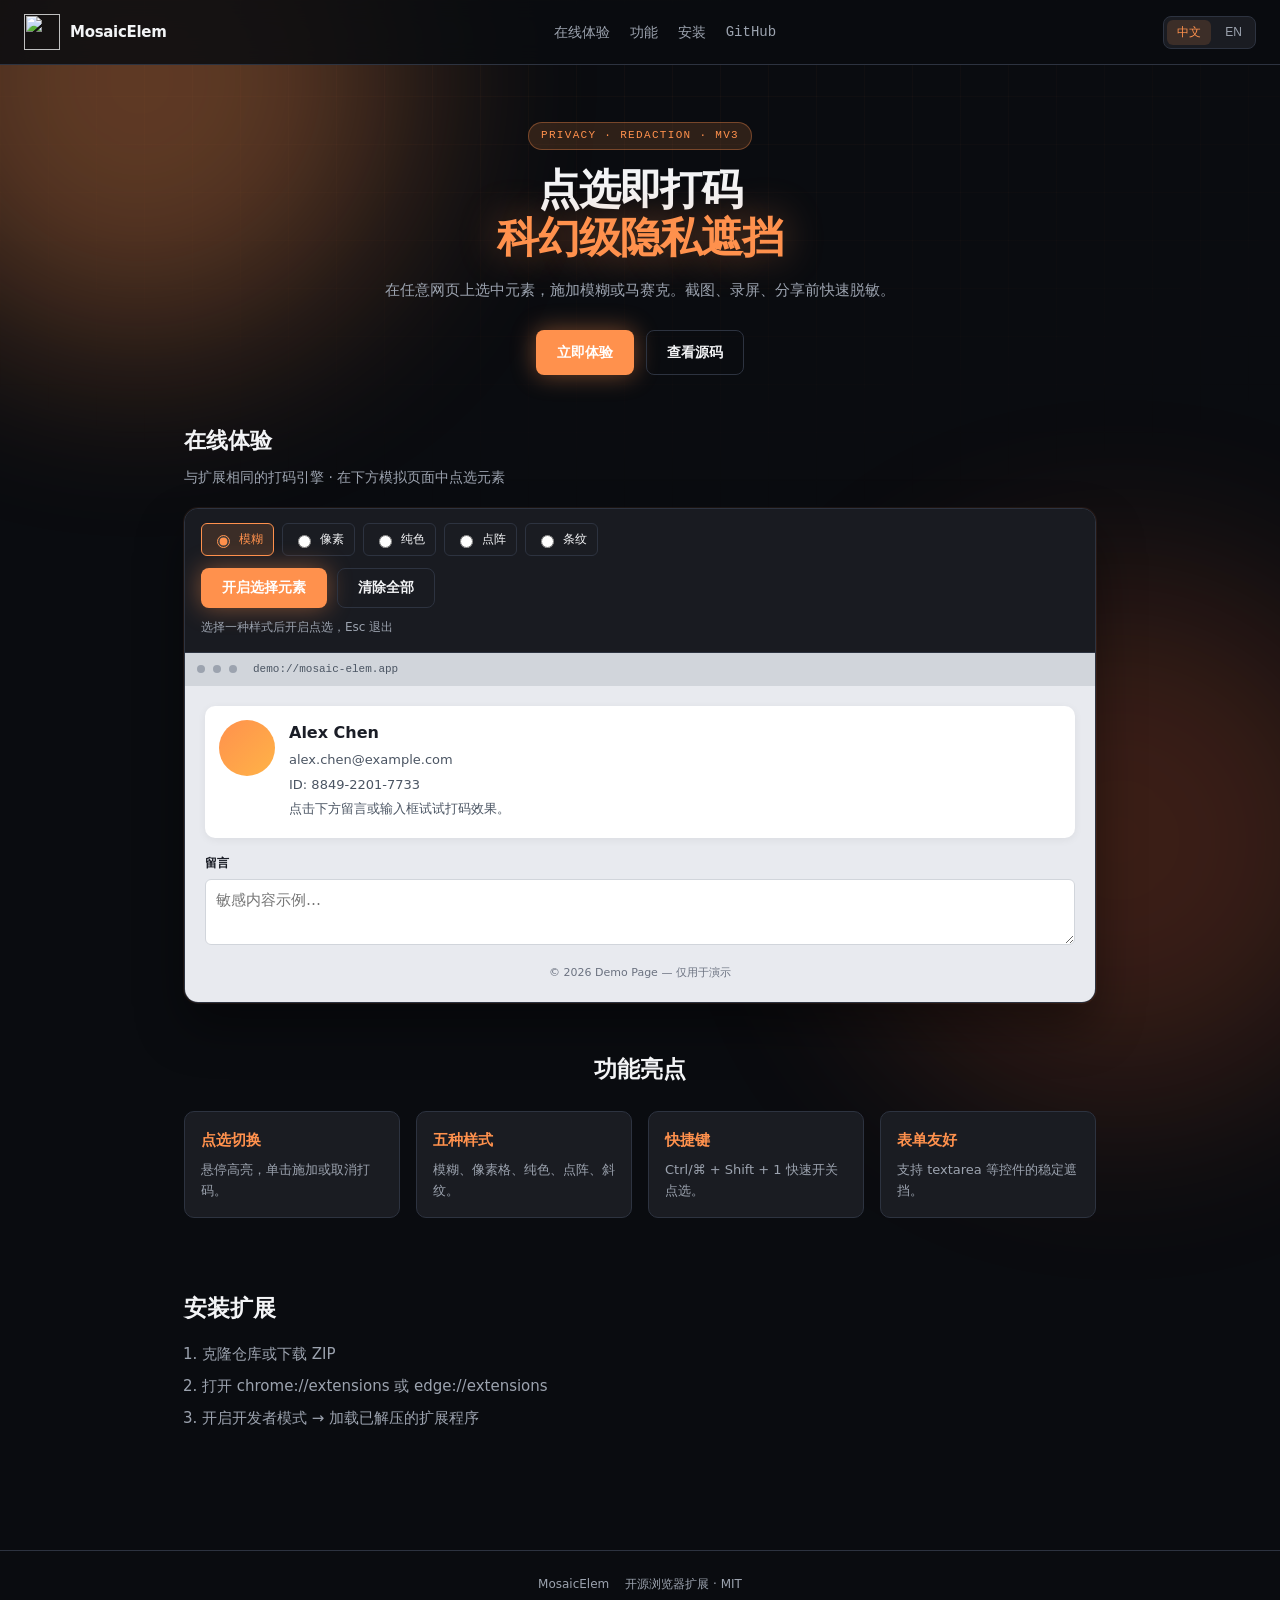
==== website/index.html @ 7e62f30a "feat: 新增预览页面" ====
<!DOCTYPE html>
<html lang="zh-CN">
<head>
  <meta charset="UTF-8" />
  <meta name="viewport" content="width=device-width, initial-scale=1" />
  <title>MosaicElem — 网页元素打码扩展</title>
  <meta name="description" content="点选页面元素，一键模糊或马赛克遮挡。在线体验演示。" />
  <link rel="icon" href="icons/icon-48.png" />
  <link rel="stylesheet" href="css/site.css" />
</head>
<body>
  <div class="bg-grid" aria-hidden="true"></div>
  <div class="bg-glow bg-glow-a" aria-hidden="true"></div>
  <div class="bg-glow bg-glow-b" aria-hidden="true"></div>

  <header class="site-header">
    <a class="logo" href="#">
      <img src="icons/icon-48.png" width="36" height="36" alt="" />
      <span>MosaicElem</span>
    </a>
    <nav class="nav">
      <a href="#demo" data-i18n="navDemo">在线体验</a>
      <a href="#features" data-i18n="navFeatures">功能</a>
      <a href="#install" data-i18n="navInstall">安装</a>
      <a class="nav-github" href="https://github.com/QdabuliuQ/mosaic-elem" target="_blank" rel="noopener">GitHub</a>
    </nav>
    <div class="lang-switch">
      <button type="button" class="lang-btn is-active" data-lang="zh">中文</button>
      <button type="button" class="lang-btn" data-lang="en">EN</button>
    </div>
  </header>

  <main>
    <section class="hero">
      <p class="hero-tag" data-i18n="heroTag">PRIVACY · REDACTION · MV3</p>
      <h1 data-i18n="heroTitle">点选即打码<br /><span class="accent">科幻级隐私遮挡</span></h1>
      <p class="hero-desc" data-i18n="heroDesc">在任意网页上选中元素，施加模糊或马赛克。截图、录屏、分享前快速脱敏。</p>
      <div class="hero-actions">
        <a class="btn btn-primary" href="#demo" data-i18n="heroCta">立即体验</a>
        <a class="btn btn-ghost" href="https://github.com/QdabuliuQ/mosaic-elem" target="_blank" rel="noopener" data-i18n="heroGithub">查看源码</a>
      </div>
    </section>

    <section class="demo" id="demo">
      <div class="section-head">
        <h2 data-i18n="demoTitle">在线体验</h2>
        <p data-i18n="demoHint">与扩展相同的打码引擎 · 在下方模拟页面中点选元素</p>
      </div>

      <div class="demo-shell">
        <div class="demo-toolbar" data-em-ignore>
          <div class="mode-group" role="radiogroup" aria-label="Obfuscation mode">
            <label class="mode-chip"><input type="radio" name="mode" value="blur" checked /><span data-i18n="modeBlur">模糊</span></label>
            <label class="mode-chip"><input type="radio" name="mode" value="pixel" /><span data-i18n="modePixel">像素</span></label>
            <label class="mode-chip"><input type="radio" name="mode" value="solid" /><span data-i18n="modeSolid">纯色</span></label>
            <label class="mode-chip"><input type="radio" name="mode" value="dots" /><span data-i18n="modeDots">点阵</span></label>
            <label class="mode-chip"><input type="radio" name="mode" value="stripes" /><span data-i18n="modeStripes">条纹</span></label>
          </div>
          <div class="demo-actions">
            <button type="button" id="btn-pick" class="btn btn-primary" data-i18n="btnPickStart">开启选择元素</button>
            <button type="button" id="btn-clear" class="btn btn-ghost" data-i18n="btnClear">清除全部</button>
          </div>
          <p class="demo-status" id="demo-status" data-i18n="statusIdle">选择一种样式后开启点选，Esc 退出</p>
        </div>

        <div class="demo-window">
          <div class="demo-chrome" data-em-ignore aria-hidden="true">
            <span class="dot"></span><span class="dot"></span><span class="dot"></span>
            <span class="demo-url">demo://mosaic-elem.app</span>
          </div>
          <div class="demo-stage" id="demo-stage">
            <article class="mock-card">
              <div class="mock-avatar"></div>
              <div class="mock-body">
                <h3 class="mock-name">Alex Chen</h3>
                <p class="mock-email">alex.chen@example.com</p>
                <p class="mock-id">ID: 8849-2201-7733</p>
                <p class="mock-note" data-i18n="mockNote">点击下方留言或输入框试试打码效果。</p>
              </div>
            </article>
            <form class="mock-form" onsubmit="return false">
              <label data-i18n="mockLabel">留言</label>
              <textarea rows="2" data-i18n-placeholder="mockPlaceholder" placeholder="敏感内容示例…"></textarea>
            </form>
            <p class="mock-footer" data-i18n="mockFooter">© 2026 Demo Page — 仅用于演示</p>
          </div>
        </div>
      </div>
    </section>

    <section class="features" id="features">
      <h2 data-i18n="featuresTitle">功能亮点</h2>
      <div class="feature-grid">
        <article><h3 data-i18n="f1t">点选切换</h3><p data-i18n="f1d">悬停高亮，单击施加或取消打码。</p></article>
        <article><h3 data-i18n="f2t">五种样式</h3><p data-i18n="f2d">模糊、像素格、纯色、点阵、斜纹。</p></article>
        <article><h3 data-i18n="f3t">快捷键</h3><p data-i18n="f3d">Ctrl/⌘ + Shift + 1 快速开关点选。</p></article>
        <article><h3 data-i18n="f4t">表单友好</h3><p data-i18n="f4d">支持 textarea 等控件的稳定遮挡。</p></article>
      </div>
    </section>

    <section class="install" id="install">
      <h2 data-i18n="installTitle">安装扩展</h2>
      <ol class="install-steps">
        <li data-i18n="install1">克隆仓库或下载 ZIP</li>
        <li data-i18n="install2">打开 chrome://extensions 或 edge://extensions</li>
        <li data-i18n="install3">开启开发者模式 → 加载已解压的扩展程序</li>
      </ol>
    </section>
  </main>

  <footer class="site-footer">
    <span>MosaicElem</span>
    <span data-i18n="footer">开源浏览器扩展 · MIT</span>
  </footer>

  <script src="shared/mosaic-engine.js"></script>
  <script src="js/site.js"></script>
</body>
</html>
---- website/css/site.css ----
:root {
  --bg: #0a0c10;
  --bg-elevated: #12151c;
  --surface: #1a1c22;
  --border: #2d3340;
  --text: #f3f4f6;
  --muted: #9ca3af;
  --accent: #ff914d;
  --accent-dim: rgba(255, 145, 77, 0.15);
  --accent-glow: rgba(255, 145, 77, 0.45);
  --font: system-ui, -apple-system, "Segoe UI", sans-serif;
  --mono: ui-monospace, "SF Mono", Menlo, Consolas, monospace;
}

* {
  box-sizing: border-box;
}

html {
  scroll-behavior: smooth;
}

body {
  margin: 0;
  font-family: var(--font);
  font-size: 15px;
  line-height: 1.6;
  color: var(--text);
  background: var(--bg);
  min-height: 100vh;
}

.bg-grid {
  position: fixed;
  inset: 0;
  pointer-events: none;
  background-image:
    linear-gradient(rgba(255, 145, 77, 0.04) 1px, transparent 1px),
    linear-gradient(90deg, rgba(255, 145, 77, 0.04) 1px, transparent 1px);
  background-size: 48px 48px;
  mask-image: radial-gradient(ellipse 80% 60% at 50% 0%, black, transparent);
}

.bg-glow {
  position: fixed;
  width: 520px;
  height: 520px;
  border-radius: 50%;
  filter: blur(100px);
  pointer-events: none;
  opacity: 0.35;
}

.bg-glow-a {
  top: -180px;
  left: -120px;
  background: var(--accent);
}

.bg-glow-b {
  bottom: -200px;
  right: -100px;
  background: #ff6b35;
  opacity: 0.2;
}

.site-header {
  position: sticky;
  top: 0;
  z-index: 100;
  display: flex;
  align-items: center;
  justify-content: space-between;
  gap: 16px;
  padding: 14px 24px;
  background: rgba(10, 12, 16, 0.85);
  backdrop-filter: blur(12px);
  border-bottom: 1px solid var(--border);
}

.logo {
  display: flex;
  align-items: center;
  gap: 10px;
  color: var(--text);
  text-decoration: none;
  font-weight: 700;
  letter-spacing: -0.02em;
}

.nav {
  display: flex;
  flex-wrap: wrap;
  gap: 20px;
  align-items: center;
}

.nav a {
  color: var(--muted);
  text-decoration: none;
  font-size: 14px;
}

.nav a:hover {
  color: var(--accent);
}

.nav-github {
  font-family: var(--mono);
  font-size: 13px;
}

.lang-switch {
  display: flex;
  gap: 4px;
  padding: 3px;
  background: var(--surface);
  border: 1px solid var(--border);
  border-radius: 8px;
}

.lang-btn {
  padding: 4px 10px;
  border: none;
  border-radius: 6px;
  background: transparent;
  color: var(--muted);
  font-size: 12px;
  cursor: pointer;
}

.lang-btn.is-active {
  background: var(--accent-dim);
  color: var(--accent);
}

main {
  position: relative;
  z-index: 1;
  max-width: 960px;
  margin: 0 auto;
  padding: 0 24px 64px;
}

.hero {
  padding: 56px 0 48px;
  text-align: center;
}

.hero-tag {
  display: inline-block;
  margin: 0 0 16px;
  padding: 4px 12px;
  font-family: var(--mono);
  font-size: 11px;
  letter-spacing: 0.12em;
  color: var(--accent);
  border: 1px solid rgba(255, 145, 77, 0.35);
  border-radius: 999px;
  background: var(--accent-dim);
}

.hero h1 {
  margin: 0 0 16px;
  font-size: clamp(28px, 5vw, 42px);
  line-height: 1.15;
  letter-spacing: -0.03em;
}

.hero h1 .accent {
  color: var(--accent);
  text-shadow: 0 0 40px var(--accent-glow);
}

.hero-desc {
  max-width: 520px;
  margin: 0 auto 28px;
  color: var(--muted);
}

.hero-actions {
  display: flex;
  flex-wrap: wrap;
  gap: 12px;
  justify-content: center;
}

.btn {
  display: inline-flex;
  align-items: center;
  justify-content: center;
  padding: 10px 20px;
  border-radius: 8px;
  font-size: 14px;
  font-weight: 600;
  text-decoration: none;
  cursor: pointer;
  border: 1px solid transparent;
  transition: background 0.15s, box-shadow 0.15s;
}

.btn-primary {
  background: var(--accent);
  color: #fff;
  box-shadow: 0 0 24px var(--accent-glow);
}

.btn-primary:hover {
  filter: brightness(1.08);
}

.btn-primary.is-active {
  background: #ea580c;
}

.btn-ghost {
  background: transparent;
  color: var(--text);
  border-color: var(--border);
}

.btn-ghost:hover {
  border-color: var(--accent);
  color: var(--accent);
}

.section-head {
  margin-bottom: 20px;
}

.section-head h2 {
  margin: 0 0 8px;
  font-size: 22px;
}

.section-head p {
  margin: 0;
  color: var(--muted);
  font-size: 14px;
}

.demo-shell {
  border: 1px solid var(--border);
  border-radius: 14px;
  background: var(--bg-elevated);
  box-shadow: 0 0 0 1px rgba(255, 145, 77, 0.08), 0 24px 48px rgba(0, 0, 0, 0.4);
  overflow: hidden;
}

.demo-toolbar {
  padding: 14px 16px;
  border-bottom: 1px solid var(--border);
  background: rgba(26, 28, 34, 0.9);
}

.mode-group {
  display: flex;
  flex-wrap: wrap;
  gap: 8px;
  margin-bottom: 12px;
}

.mode-chip {
  display: inline-flex;
  align-items: center;
  gap: 6px;
  padding: 6px 10px;
  border: 1px solid var(--border);
  border-radius: 6px;
  font-size: 12px;
  cursor: pointer;
  background: var(--surface);
}

.mode-chip:has(input:checked) {
  border-color: var(--accent);
  color: var(--accent);
  background: var(--accent-dim);
}

.mode-chip input {
  accent-color: var(--accent);
}

.demo-actions {
  display: flex;
  flex-wrap: wrap;
  gap: 10px;
}

.demo-status {
  margin: 10px 0 0;
  font-size: 12px;
  color: var(--muted);
}

.demo-window {
  background: #e8eaef;
  color: #1a1d26;
}

.demo-chrome {
  display: flex;
  align-items: center;
  gap: 8px;
  padding: 8px 12px;
  background: #d1d5db;
  font-size: 11px;
  color: #4b5563;
}

.demo-chrome .dot {
  width: 8px;
  height: 8px;
  border-radius: 50%;
  background: #9ca3af;
}

.demo-url {
  margin-left: 8px;
  font-family: var(--mono);
}

.demo-stage {
  padding: 20px;
  min-height: 280px;
  cursor: default;
}

.demo-stage.is-picking {
  cursor: crosshair;
}

.mock-card {
  display: flex;
  gap: 14px;
  padding: 14px;
  margin-bottom: 16px;
  background: #fff;
  border-radius: 10px;
  box-shadow: 0 2px 8px rgba(0, 0, 0, 0.06);
}

.mock-avatar {
  width: 56px;
  height: 56px;
  flex-shrink: 0;
  border-radius: 50%;
  background: linear-gradient(135deg, #ff914d, #ffb347);
}

.mock-body h3 {
  margin: 0 0 4px;
  font-size: 16px;
}

.mock-body p {
  margin: 0 0 4px;
  font-size: 13px;
  color: #4b5563;
}

.mock-form label {
  display: block;
  margin-bottom: 6px;
  font-size: 12px;
  font-weight: 600;
}

.mock-form textarea {
  width: 100%;
  padding: 8px 10px;
  border: 1px solid #d1d5db;
  border-radius: 6px;
  font: inherit;
  resize: vertical;
}

.mock-footer {
  margin: 12px 0 0;
  font-size: 11px;
  color: #6b7280;
  text-align: center;
}

.features {
  padding: 48px 0;
}

.features h2 {
  margin: 0 0 24px;
  text-align: center;
}

.feature-grid {
  display: grid;
  grid-template-columns: repeat(auto-fit, minmax(200px, 1fr));
  gap: 16px;
}

.feature-grid article {
  padding: 16px;
  border: 1px solid var(--border);
  border-radius: 10px;
  background: var(--surface);
}

.feature-grid h3 {
  margin: 0 0 8px;
  font-size: 15px;
  color: var(--accent);
}

.feature-grid p {
  margin: 0;
  font-size: 13px;
  color: var(--muted);
}

.install {
  padding: 24px 0 48px;
}

.install h2 {
  margin: 0 0 16px;
}

.install-steps {
  margin: 0;
  padding-left: 1.2em;
  color: var(--muted);
}

.install-steps li {
  margin-bottom: 8px;
}

.site-footer {
  position: relative;
  z-index: 1;
  display: flex;
  flex-wrap: wrap;
  gap: 8px 16px;
  justify-content: center;
  padding: 24px;
  font-size: 12px;
  color: var(--muted);
  border-top: 1px solid var(--border);
}

@media (max-width: 640px) {
  .site-header {
    flex-wrap: wrap;
  }
  .nav {
    order: 3;
    width: 100%;
    justify-content: center;
  }
}
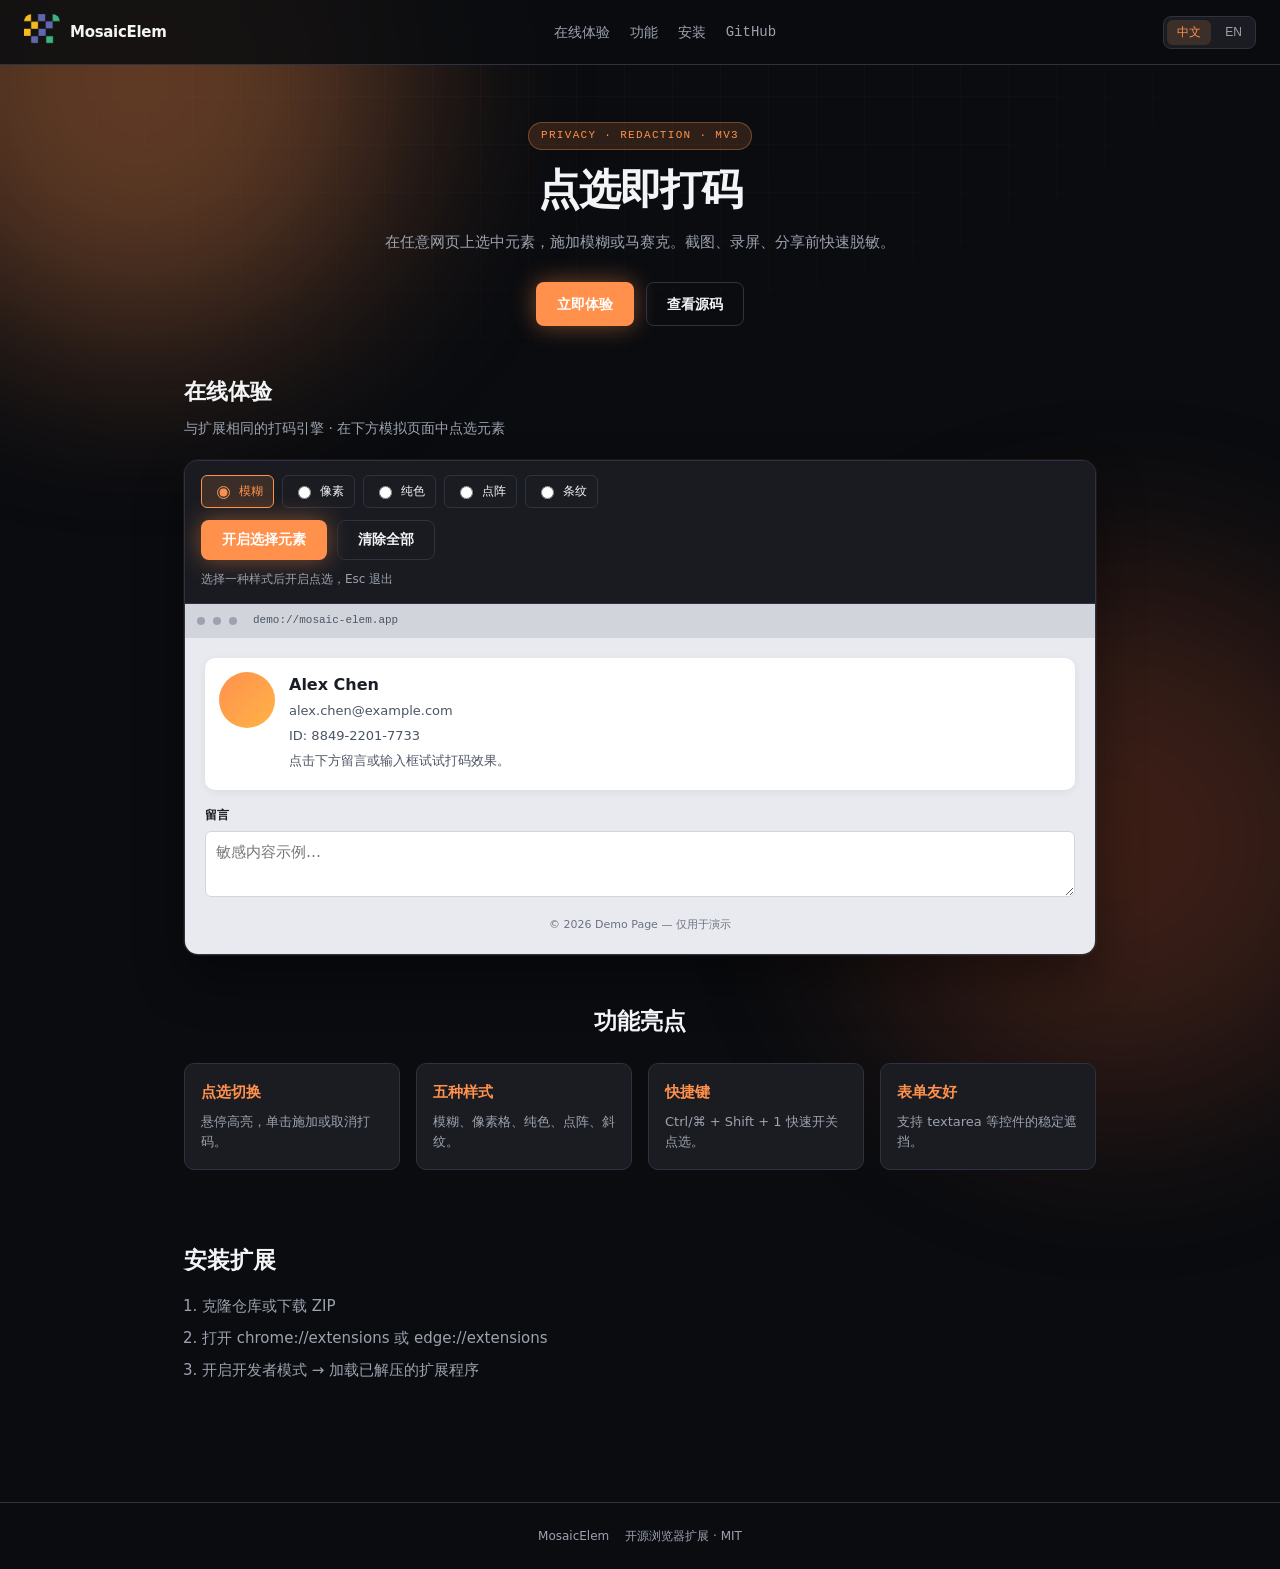
==== commit 481c2a50: "feat: 新增预览页面" ====
--- a/website/index.html
+++ b/website/index.html
@@ -5,7 +5,7 @@
   <meta name="viewport" content="width=device-width, initial-scale=1" />
   <title>MosaicElem — 网页元素打码扩展</title>
   <meta name="description" content="点选页面元素，一键模糊或马赛克遮挡。在线体验演示。" />
-  <link rel="icon" href="icons/icon-48.png" />
+  <link rel="icon" href="../icons/icon-48.png" />
   <link rel="stylesheet" href="css/site.css" />
 </head>
 <body>
@@ -15,7 +15,7 @@
 
   <header class="site-header">
     <a class="logo" href="#">
-      <img src="icons/icon-48.png" width="36" height="36" alt="" />
+      <img class="logo-icon" src="../icons/icon-48.png" width="36" height="36" alt="" decoding="async" />
       <span>MosaicElem</span>
     </a>
     <nav class="nav">
@@ -33,7 +33,7 @@
   <main>
     <section class="hero">
       <p class="hero-tag" data-i18n="heroTag">PRIVACY · REDACTION · MV3</p>
-      <h1 data-i18n="heroTitle">点选即打码<br /><span class="accent">科幻级隐私遮挡</span></h1>
+      <h1 data-i18n="heroTitle">点选即打码</h1>
       <p class="hero-desc" data-i18n="heroDesc">在任意网页上选中元素，施加模糊或马赛克。截图、录屏、分享前快速脱敏。</p>
       <div class="hero-actions">
         <a class="btn btn-primary" href="#demo" data-i18n="heroCta">立即体验</a>
@@ -113,7 +113,7 @@
     <span data-i18n="footer">开源浏览器扩展 · MIT</span>
   </footer>
 
-  <script src="shared/mosaic-engine.js"></script>
+  <script src="../shared/mosaic-engine.js"></script>
   <script src="js/site.js"></script>
 </body>
 </html>
--- a/website/css/site.css
+++ b/website/css/site.css
@@ -88,6 +88,15 @@
   letter-spacing: -0.02em;
 }
 
+.logo-icon {
+  display: block;
+  width: 36px;
+  height: 36px;
+  flex-shrink: 0;
+  object-fit: contain;
+  border-radius: 8px;
+}
+
 .nav {
   display: flex;
   flex-wrap: wrap;
@@ -322,12 +331,20 @@
 }
 
 .demo-stage {
+  position: relative;
   padding: 20px;
   min-height: 280px;
   cursor: default;
+  isolation: isolate;
 }
 
 .demo-stage.is-picking {
+  cursor: crosshair;
+  outline: 2px dashed rgba(255, 145, 77, 0.55);
+  outline-offset: -2px;
+}
+
+.demo-stage.is-picking * {
   cursor: crosshair;
 }
 
